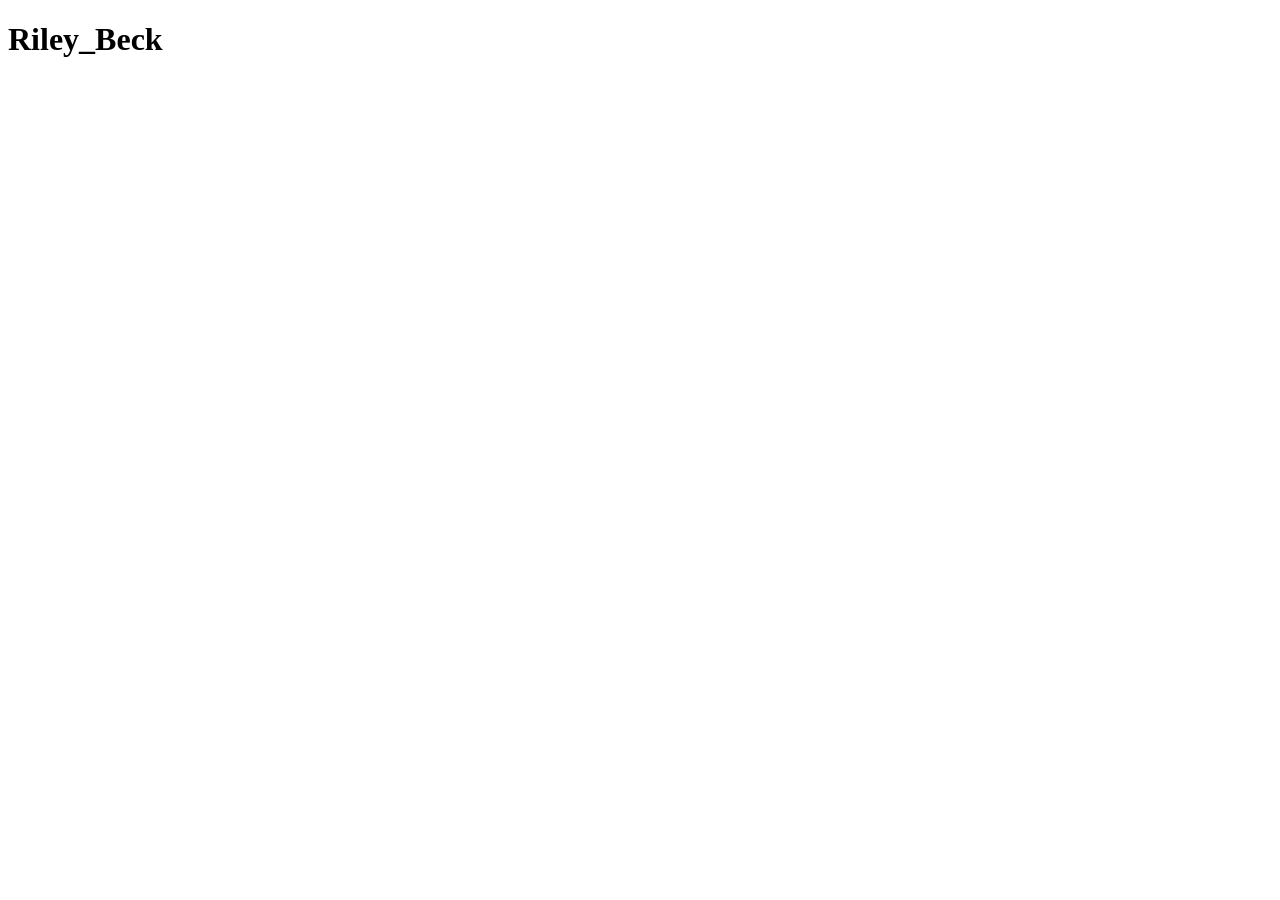
==== index.html @ 244b1339 "riley" ====
<!DOCTYPE html>
<html lang="en">
<head>
    <meta charset="UTF-8">
    <meta name="viewport" content="width=device-width, initial-scale=1.0">
    <title>Document</title>
</head>
<body>
    <h1>
        Riley_Beck
    </h1>
</body>
</html>
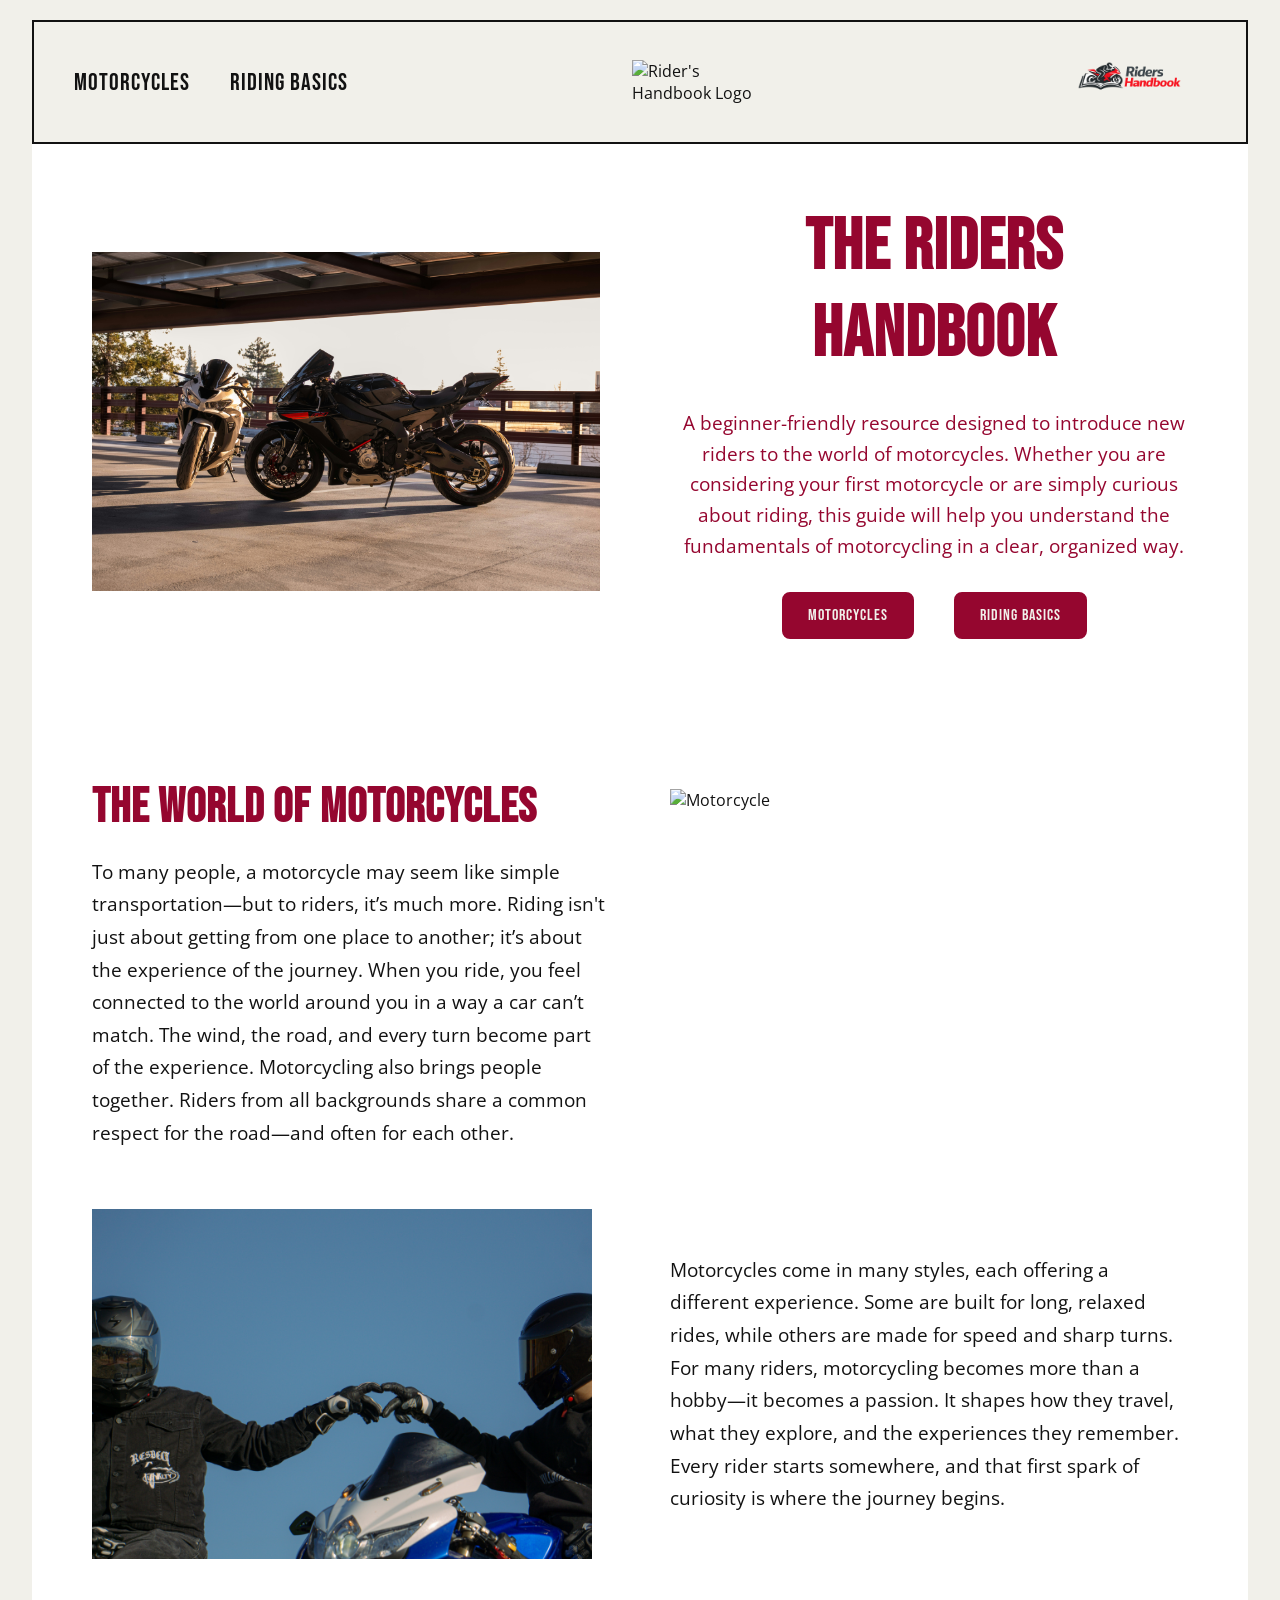
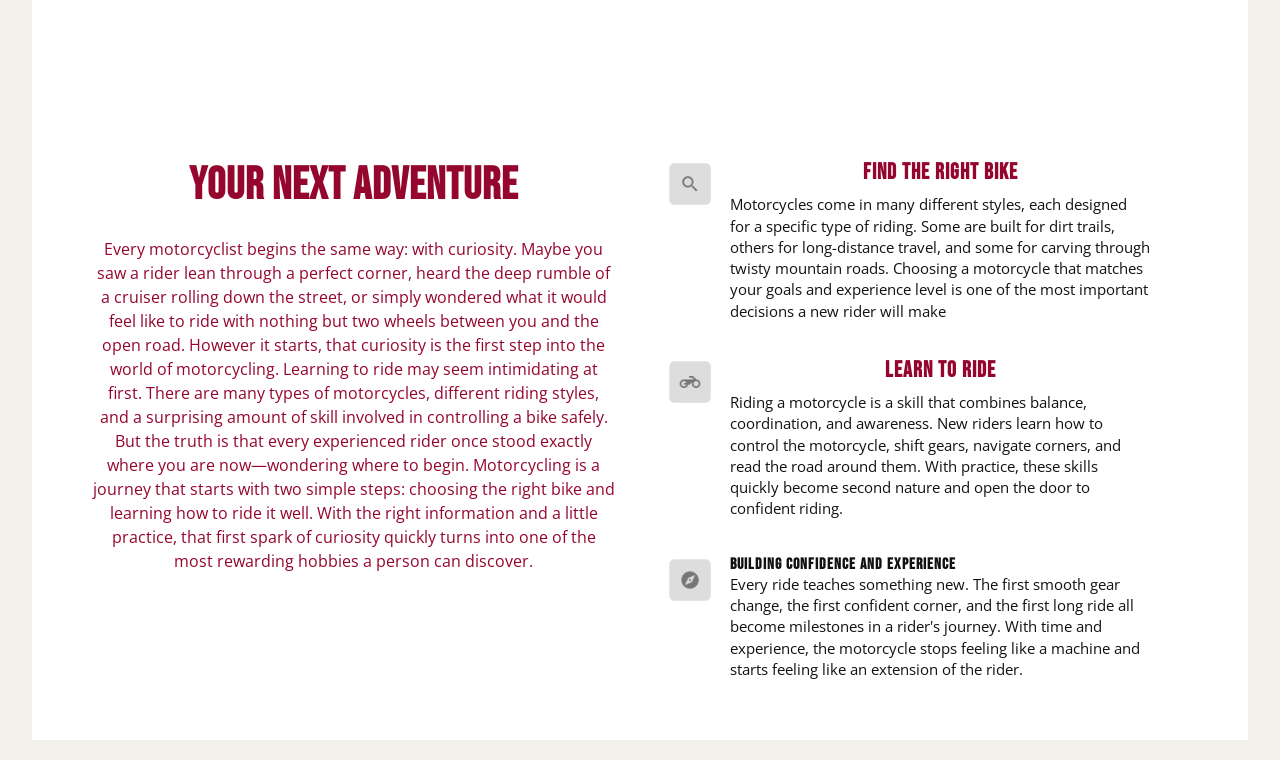
==== commit 5a8f1820: "okish" ====
--- a/index.html
+++ b/index.html
@@ -1,13 +1,160 @@
 <!DOCTYPE html>
 <html lang="en">
+
 <head>
     <meta charset="UTF-8">
     <meta name="viewport" content="width=device-width, initial-scale=1.0">
     <title>Document</title>
+    <link rel="stylesheet" href="styles/index.css">
 </head>
+
 <body>
-    <h1>
-        Riley_Beck
-    </h1>
+    <div class="page">
+        <header class="site-header">
+            <nav class="main-nav">
+                <a href="types.html">Motorcycles</a>
+                <a href="basics.html">Riding Basics</a>
+            </nav>
+
+
+            <div class="logo">
+                <img src="" alt="Rider's Handbook Logo">
+            </div>
+
+            <div class="logo-right">
+                 <img src="images/bike_logo.png" alt="Bike Logo">
+            </div>
+
+        </header>
+
+        <main>
+            <section class="hero">
+                <div class="hero_image">
+                    <img src="images/hero_image.jpg" alt="Motorcycle Rider" width="400">
+                </div>
+
+                <div class="hero-content">
+                    <h1>The Riders Handbook</h1>
+
+                    <p>
+                        A beginner-friendly resource designed to introduce new riders to the world of motorcycles.
+                        Whether you are considering your first motorcycle or are simply curious about riding, this guide
+                        will help you understand the fundamentals of motorcycling in a clear, organized way.
+                    </p>
+
+                    <div class="hero-buttons">
+                        <a href="motorcycles.html" class="button">Motorcycles</a>
+                        <a href="riding_basics.html" class="button">Riding Basics</a>
+                    </div>
+                </div>
+            </section>
+
+            <section class="motorcycles_overview">
+                <div class="overview_row">
+                    <div class="overview_content">
+                        <h2>The World of Motorcycles</h2>
+                        <p>
+                            To many people, a motorcycle may seem like simple transportation—but to riders, it’s much more.
+                            Riding isn't just about getting from one place to another; it’s about the experience of the journey.
+
+                            When you ride, you feel connected to the world around you in a way a car can’t match. The wind,
+                            the road, and every turn become part of the experience.
+
+                            Motorcycling also brings people together. Riders from all backgrounds share a common respect
+                            for the road—and often for each other.
+                        </p>
+                    </div>
+
+                    <div class="overview_image">
+                        <img src="images/world_of_1.jpg" alt="Motorcycle" >
+                    </div>
+                </div>
+
+                <div class="overview_row">
+                    <div class="overview_image">
+                        <img src="images/world_of_2.jpg" alt="Motorcycle" >
+                    </div>
+
+                    <div class="overview_text">
+                        <p>
+                            Motorcycles come in many styles, each offering a different experience. Some are built for
+                            long, relaxed rides, while others are made for speed and sharp turns.
+
+                            For many riders, motorcycling becomes more than a hobby—it becomes a passion. It shapes how
+                            they travel, what they explore, and the experiences they remember.
+
+                            Every rider starts somewhere, and that first spark of curiosity is where the journey begins.
+                        </p>
+                    </div>
+                </div>
+
+            </section>
+
+            <section class="adventure_section">
+                <div class="adventure_intro">
+                    <h2>Your Next Adventure</h2>
+                    <p>
+                        Every motorcyclist begins the same way: with curiosity. Maybe you saw a rider lean through a
+                        perfect corner, heard the deep rumble of a cruiser rolling down the street, or simply wondered
+                        what it would feel like to ride with nothing but two wheels between you and the open road.
+                        However it starts, that curiosity is the first step into the world of motorcycling.
+                        Learning to ride may seem intimidating at first. There are many types of motorcycles, different
+                        riding styles, and a surprising amount of skill involved in controlling a bike safely. But the truth
+                        is that every experienced rider once stood exactly where you are now—wondering where to
+                        begin.
+                        Motorcycling is a journey that starts with two simple steps: choosing the right bike and learning
+                        how to ride it well. With the right information and a little practice, that first spark of curiosity
+                        quickly turns into one of the most rewarding hobbies a person can discover.
+                    </p>
+                </div>
+
+                <div class="adventure_features">
+                    <div class="feature_item">
+                        <div class="feature_icon">
+                            <img src="images/icon_tight_1.png" alt="Search Icon">
+                        </div>
+                    <div class="feature_text">
+                        <h3> Find the Right Bike</h3>
+                        <p>
+                            Motorcycles come in many different styles, each designed for a specific type of riding. Some are
+                            built for dirt trails, others for long-distance travel, and some for carving through twisty mountain
+                            roads. Choosing a motorcycle that matches your goals and experience level is one of the most
+                            important decisions a new rider will make
+                        </p>
+                    </div>
+                    </div>
+
+                    <div class="feature_item">
+                        <div class="feature_icon">
+                            <img src="images/icon_tight_2.png" alt="Riding Icon">
+                        </div>
+                        <div class="feature_text">
+                            <h3> Learn to Ride</h3>
+                            <p>
+                                Riding a motorcycle is a skill that combines balance, coordination, and awareness. New riders
+                                learn how to control the motorcycle, shift gears, navigate corners, and read the road around them.
+                                With practice, these skills quickly become second nature and open the door to confident riding.
+                            </p>
+                        </div>
+                    </div>
+
+                    <div class="feature_item">
+                        <div class="feature_icon">
+                            <img src="images/icon_tight_3.png" alt="Compass Icon">
+                        </div>
+                        <div class="feature_text">
+                            <h4> Building Confidence and Experience </h4>
+                            <p>
+                                Every ride teaches something new. The first smooth gear change, the first confident corner, and
+                                the first long ride all become milestones in a rider's journey. With time and experience, the
+                                motorcycle stops feeling like a machine and starts feeling like an extension of the rider.
+                            </p>
+                        </div>
+                    </div>
+                </div>
+            </section>
+        </main>
+    </div>
 </body>
+
 </html>
--- a/styles/index.css
+++ b/styles/index.css
@@ -0,0 +1,516 @@
+@import url('https://fonts.googleapis.com/css2?family=Bebas+Neue&family=Open+Sans:wght@400;600;700&display=swap');
+
+:root {
+    --primary: #95062F;
+    --secondary: #121212;
+    --accent-1: #748386;
+    --accent-2: #F1F0EA;
+}
+
+* {
+    margin: 0;
+    padding: 0;
+    box-sizing: border-box;
+}
+
+.logo-right img {
+    width: auto;
+    height: 100px;
+    display: block;
+}
+
+body {
+    background-color: var(--accent-2);
+    color: var(--secondary);
+    font-family: "Open Sans", sans-serif;
+}
+
+h1, h2, h3, h4, nav a, .hero-buttons a {
+    font-family: "Bebas Neue", sans-serif;
+    letter-spacing: 1px;
+}
+
+p {
+    font-family: "Open Sans", sans-serif;
+    line-height: 30px;
+}
+
+.site-header {
+    display: flex;
+    align-items: center;
+    justify-content: space-between;
+    padding: 10px 40px;
+    background-color: var(--accent-2);
+    border: 2px solid var(--secondary);
+}
+
+.main-nav {
+    display: flex;
+    gap: 40px;
+}
+
+.main-nav a {
+    text-decoration: none;
+    color: var(--secondary);
+    font-size: 1.5rem;
+}
+
+.main-nav a:hover {
+    color: var(--primary);
+}
+
+.logo img {
+    width: 140px;
+}
+
+.main-nav a:hover {
+    color: var(--primary);
+}
+
+.logo img {
+    width: 140px;
+    height: auto;
+    display: block;
+}
+
+.search img {
+    width: 35px;
+    height: auto;
+    display: block;
+}
+
+.hero {
+    display: flex;
+    align-items: center;
+    justify-content: space-between;
+    gap: 80px;
+    background-color: white;
+    padding: 60px;
+}
+
+.hero_image {
+    flex: 1;
+}
+
+.hero_image img {
+    width: 100%;
+    max-width: 650px;
+    height: auto;
+    display: block;
+}
+
+.hero-content {
+    flex: 1;
+    text-align: center;
+    color: var(--primary);
+    font-family: "Bebas Neue", sans-serif;
+}
+
+
+.hero-content h1 {
+    font-size: 4.5rem;
+    margin-bottom: 30px;
+}
+
+.hero-content p {
+    font-size: 1.2rem;
+    line-height: 1.6;
+    margin-bottom: 30px;
+}
+
+.hero-buttons {
+    display: flex;
+    justify-content: center;
+    gap: 40px;
+}
+
+.hero-buttons a {
+    background-color: var(--primary);
+    color: var(--accent-2);
+    border: 2px solid var(--primary);
+    text-decoration: none;
+    padding: 12px 24px;
+    border-radius: 8px;
+    transition: 0.3s ease;
+    /* text-decoration: none;
+    color: #555;
+    border: 2px solid #555;
+    padding: 12px 24px;
+    border-radius: 10px;
+    font-size: 1.2rem;
+    background-color: white; */
+}
+
+.hero-buttons a:hover {
+    background-color: var(--secondary);
+    border-color: var(--secondary);
+    color: var(--accent-2);
+}
+
+.page {
+    width: 95%;
+    margin: 20px auto;
+    background-color: white;
+}
+
+.motorcycles_overview {
+    padding: 80px 60px;
+}
+
+.overview_row {
+    display: flex;
+    align-items: center;
+    justify-content: space-between;
+    gap: 60px;
+    margin-bottom: 60px;
+}
+
+.overview_content,
+.overview_text,
+.overview_image {
+    flex: 1;
+}
+
+.overview_content h2 {
+    font-size: 3rem;      /* make it bigger */
+    margin-bottom: 20px;  /* space between title and text */
+    color: var(--primary);
+    font-family: "Bebas Neue", sans-serif
+}
+
+.overview_image img {
+    width: 100%;
+    max-width: 500px;
+    height: 350px;
+    object-fit: cover;
+}
+
+.adventure_section {
+    display: flex;
+    justify-content: space-between;
+    align-items: flex-start;
+    gap: 50px;
+    padding: 60px 60px;
+}
+
+.adventure_intro {
+    flex: 1;
+    text-align: center;
+    max-width: 600px;
+    color: var(--primary);
+    font-family: "Bebas Neue", sans-serif
+}
+
+.adventure_intro h2 {
+    font-size: 2.8rem;
+    margin-bottom: 25px;
+}
+
+.adventure_intro p {
+    font-size: 1rem;
+    line-height: 1.5;
+}
+
+.adventure_features {
+    flex: 1;
+    display: flex;
+    flex-direction: column;
+    gap: 35px;
+}
+
+.feature_item {
+    display: flex;
+    align-items: flex-start;
+    gap: 15px;
+}
+
+.feature_icon img {
+    width: 50px;
+    height: 50px;
+    object-fit: contain;
+    display: block;
+    background-color: var(--accent-1);
+}
+
+
+.feature_text h3 {
+    font-size: 1.4rem;
+    margin-bottom: 8px;
+    color: var(--primary);
+    font-family: "Bebas Neue", sans-serif;
+}
+
+.feature_text p {
+    font-size: 0.95rem;
+    line-height: 1.4;
+    max-width: 420px;
+}
+
+.overview_content p,
+.overview_text p {
+    font-size: 1.2rem;
+    line-height: 1.7;
+    max-width: 600px;
+}
+
+img {
+    max-width: 100%;
+    height: auto;
+    display: block;
+}
+
+.search img {
+    width: 35px;
+    height: auto;
+    display: block;
+}
+
+.hero {
+    display: flex;
+    align-items: center;
+    justify-content: space-between;
+    gap: 80px;
+    background-color: white;
+    padding: 60px;
+}
+
+.hero_image {
+    flex: 1;
+}
+
+.hero_image img {
+    width: 100%;
+    max-width: 650px;
+    height: auto;
+    display: block;
+}
+
+.hero-content {
+    flex: 1;
+    text-align: center;
+    color: var(--primary);
+    font-family: "Bebas Neue", sans-serif;
+    vertical-align: bottom;
+    color: #95062f;
+    /* text-shadow: 1px 1px 2px #121212; */
+    font-weight: 400;
+}
+
+#basics-text {
+    margin-top: -100px;
+}
+
+
+.hero-content h1 {
+    font-size: 4.5rem;
+    margin-bottom: 30px;
+}
+
+.hero-content p {
+    font-size: 1.2rem;
+    line-height: 1.6;
+    margin-bottom: 30px;
+}
+
+.hero-buttons {
+    display: flex;
+    justify-content: center;
+    gap: 40px;
+}
+
+.hero-buttons a {
+    background-color: var(--primary);
+    color: var(--accent-2);
+    border: 2px solid var(--primary);
+    text-decoration: none;
+    padding: 12px 24px;
+    border-radius: 8px;
+    transition: 0.3s ease;
+    /* text-decoration: none;
+    color: #555;
+    border: 2px solid #555;
+    padding: 12px 24px;
+    border-radius: 10px;
+    font-size: 1.2rem;
+    background-color: white; */
+}
+
+.hero-buttons a:hover {
+    background-color: var(--secondary);
+    border-color: var(--secondary);
+    color: var(--accent-2);
+}
+
+.page {
+    width: 95%;
+    margin: 20px auto;
+    background-color: white;
+}
+
+.motorcycles_overview {
+    padding: 80px 60px;
+}
+
+.overview_row {
+    display: flex;
+    align-items: center;
+    justify-content: space-between;
+    gap: 60px;
+    margin-bottom: 60px;
+}
+
+.overview_content,
+.overview_text,
+.overview_image {
+    flex: 1;
+}
+
+.overview_content h2 {
+    font-size: 3rem;      /* make it bigger */
+    margin-bottom: 20px;  /* space between title and text */
+    color: var(--primary);
+    font-family: "Bebas Neue", sans-serif
+}
+
+.overview_image img {
+    width: 100%;
+    max-width: 500px;
+    height: 350px;
+    object-fit: cover;
+}
+
+.adventure_section {
+    display: flex;
+    justify-content: space-between;
+    align-items: flex-start;
+    gap: 50px;
+    padding: 60px 60px;
+}
+
+.adventure_intro {
+    flex: 1;
+    text-align: center;
+    max-width: 600px;
+    color: var(--primary);
+    font-family: "Bebas Neue", sans-serif
+}
+
+.adventure_intro h2 {
+    font-size: 2.8rem;
+    margin-bottom: 25px;
+}
+
+.adventure_intro p {
+    font-size: 1rem;
+    line-height: 1.5;
+}
+
+.adventure_features {
+    flex: 1;
+    display: flex;
+    flex-direction: column;
+    gap: 35px;
+}
+
+.feature_item {
+    display: flex;
+    align-items: flex-start;
+    gap: 15px;
+}
+
+.feature_icon img {
+    width: 50px;
+    height: 50px;
+    object-fit: contain;
+    display: block;
+    background-color: var(--accent-1);
+}
+
+
+.feature_text h3 {
+    font-size: 1.4rem;
+    margin-bottom: 8px;
+    color: var(--primary);
+    font-family: "Bebas Neue", sans-serif;
+}
+
+.feature_text p {
+    font-size: 0.95rem;
+    line-height: 1.4;
+    max-width: 420px;
+}
+
+.overview_content p,
+.overview_text p {
+    font-size: 1.2rem;
+    line-height: 1.7;
+    max-width: 600px;
+}
+#gallery > .gal-card:nth-child(odd) h3 {
+    color:#95062f;
+}
+
+#start h2, h3{
+    text-align: center;
+}
+
+#start h2 {
+    font-size: 35px;
+    font-weight: 300;
+    background-color: #748386;
+    padding: 10px 0;
+    color:#F1F0EA;
+}
+
+#start h3 {
+    color:#95062f;
+}
+
+#start-grid {
+    display: grid;
+    grid-template-columns: 1fr 1fr;
+    gap: 3em;
+    padding: 2em;
+}
+
+#start-grid p {
+    margin: 15px;
+}
+
+#start-text, #start-text2 {
+    align-content: center;
+}
+
+#start-text {
+    padding: 10px;
+}
+
+#start-text2 ol {
+    padding-left: 3em;
+}
+
+#riding-pos {
+    display: grid;
+    grid-template-columns: 1fr 1fr;
+    gap: 3em;
+    margin: 1em;
+    padding: 2em;
+    background-color: var(--primary);
+    color: var(--accent-2);
+    border-radius: 15px;
+    align-items: center;
+}
+
+#riding-pos h2 {
+    text-size-adjust: 30px;
+    padding: 1em;
+    text-align: center;
+}
+
+#pos-blurb h3 {
+    padding: 1em;
+    text-size-adjust: 25px;
+}
+#pos-blurb, #pos-blurb2 p {
+    padding: 1em;
+}
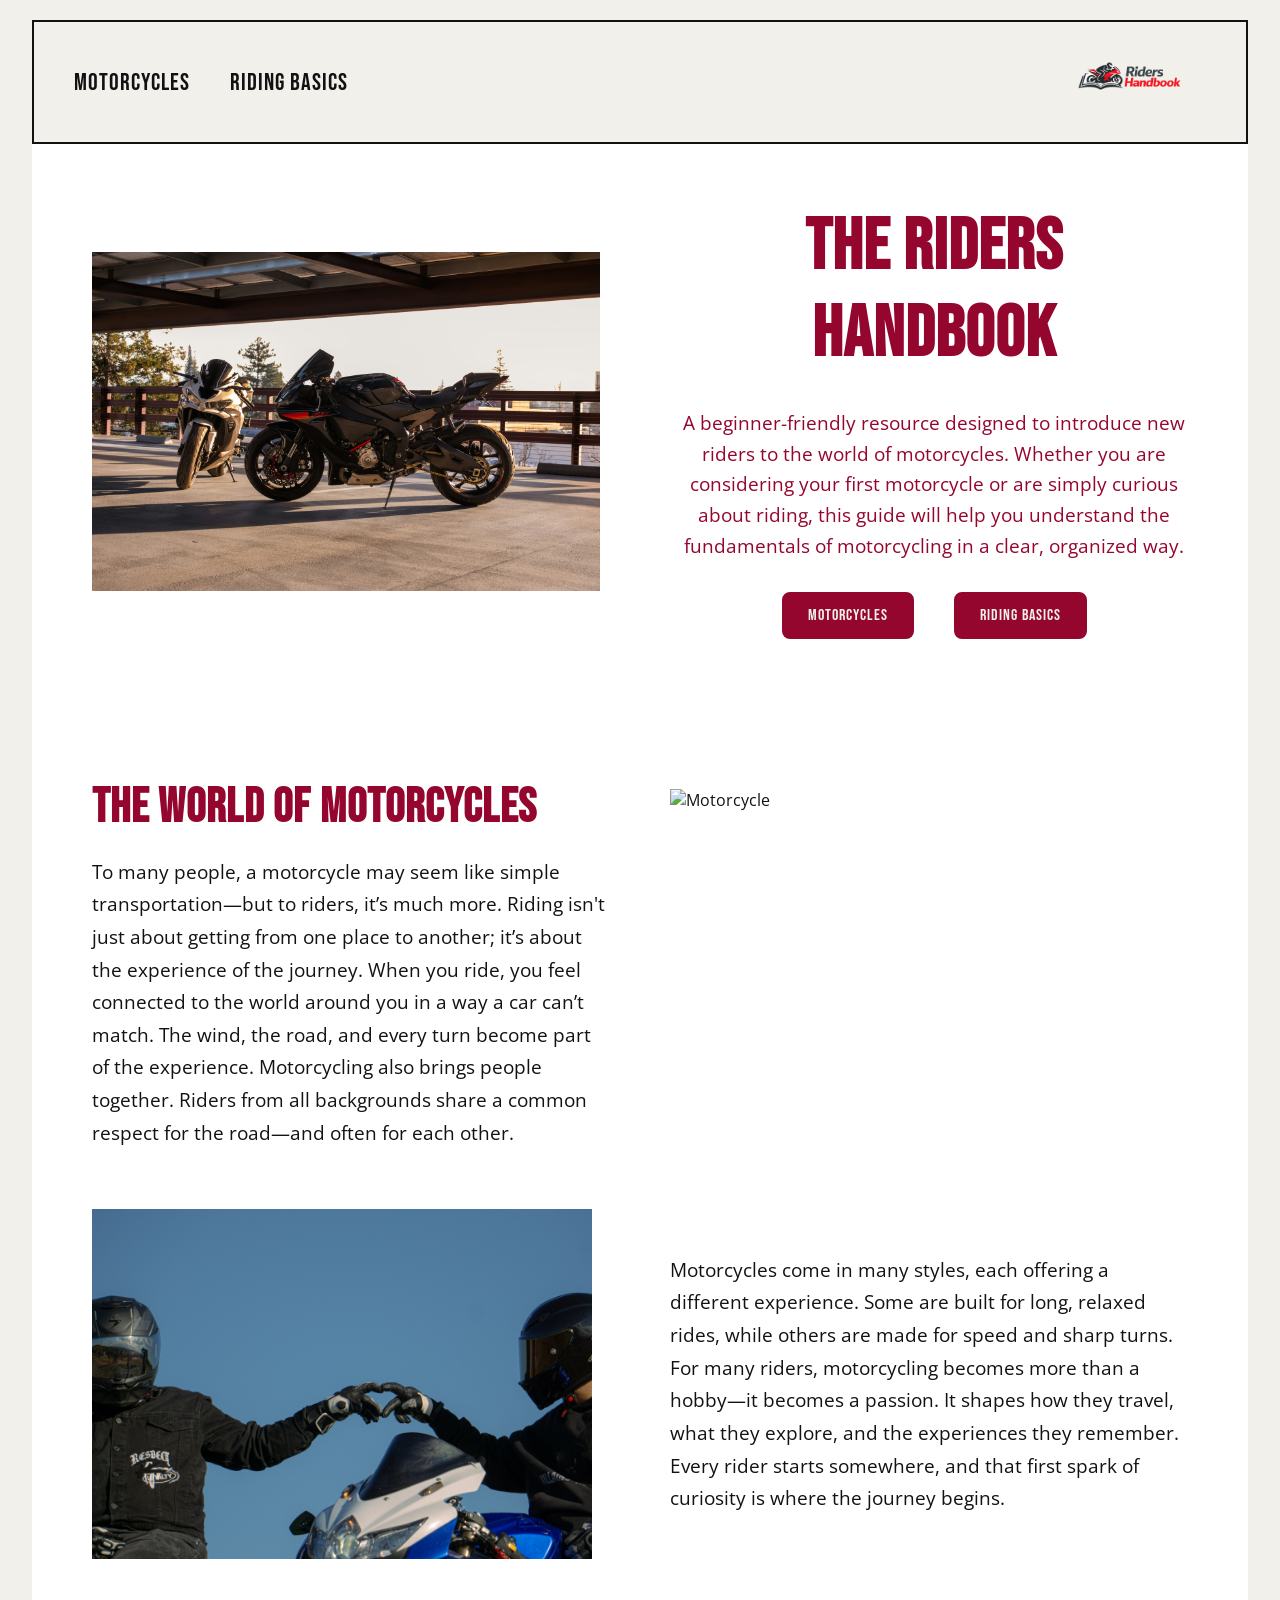
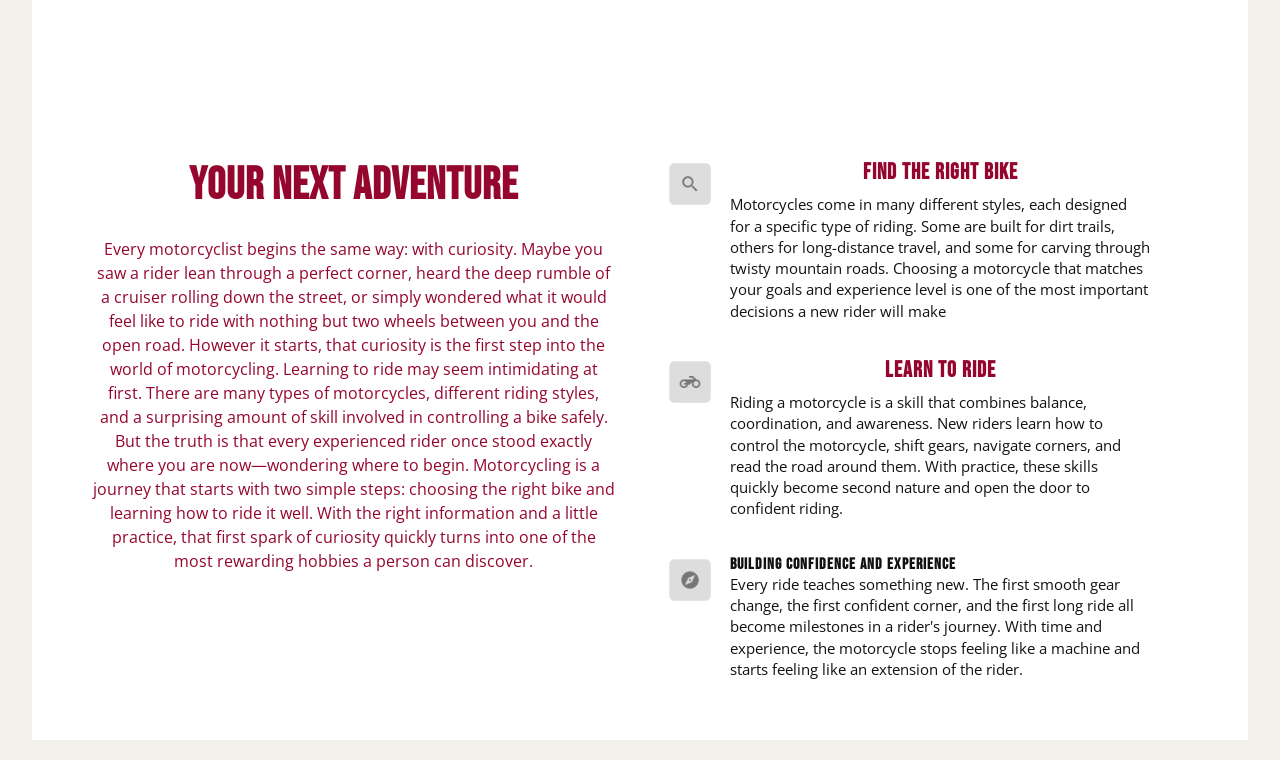
==== commit cce111b4: "logo" ====
--- a/index.html
+++ b/index.html
@@ -17,9 +17,9 @@
             </nav>
 
 
-            <div class="logo">
+            <!-- <div class="logo">
                 <img src="" alt="Rider's Handbook Logo">
-            </div>
+            </div> -->
 
             <div class="logo-right">
                  <img src="images/bike_logo.png" alt="Bike Logo">
--- a/styles/index.css
+++ b/styles/index.css
@@ -296,11 +296,6 @@
     font-weight: 400;
 }
 
-#basics-text {
-    margin-top: -100px;
-}
-
-
 .hero-content h1 {
     font-size: 4.5rem;
     margin-bottom: 30px;
@@ -446,8 +441,55 @@
     line-height: 1.7;
     max-width: 600px;
 }
-#gallery > .gal-card:nth-child(odd) h3 {
-    color:#95062f;
+
+#basics {
+    padding: 1em;
+    display: grid;
+    grid-template-columns: 1fr 1fr;
+}
+
+#basics h1, #basics-text {
+    grid-column: 1/2;
+    padding: 1em;
+}
+
+#basics img {
+    justify-self: center;
+    align-self: center;
+    grid-row: 1/3;
+    grid-column: 2/3;
+    border-radius: 15px;
+    box-shadow: 2px 3px 5px #121212;
+}
+
+#controls {
+    background-color: #95062F;
+    color:#F1F0EA;
+    text-align: center;
+    padding: 1em;
+    border-radius: 15px;
+    margin: 2em;
+}
+
+#gallery {
+    display: grid;
+    grid-template-columns: 1fr 1fr 1fr;
+    gap: 2em;
+    margin: 1em;
+}
+
+.gal-card {
+    border-radius: 15px;
+    padding: 1em;
+    box-shadow: 2px 3px 5px #121212;
+}
+
+#gallery > .gal-card:nth-child(even){
+    background-color:#95062f;
+}
+
+#gallery > .gal-card:nth-child(odd){
+    background-color:#748386;
 }
 
 #start h2, h3{
@@ -513,4 +555,40 @@
 }
 #pos-blurb, #pos-blurb2 p {
     padding: 1em;
+}
+
+#ststst {
+    display: grid;
+    grid-template-columns: 1fr 1fr 1fr;
+    gap: 2em;
+    margin: 2em;
+}
+
+#ststst h2 {
+    font-size: xx-large;
+    text-align: center;
+    margin: 2em;
+    grid-column: 1/4;
+}
+
+#ststst img {
+    grid-column: 1/4;
+    max-width: 80%;
+    justify-self: center;
+}
+.ststst-card {
+    padding: 2em;
+    border-radius: 15px;
+}
+
+.ststst-card h3 {
+    padding: 5px;
+}
+
+.ststst-card:nth-child(odd) {
+    background-color: var(--primary);
+}
+
+.ststst-card:nth-child(even) {
+    background-color: var(--accent-1);
 }
